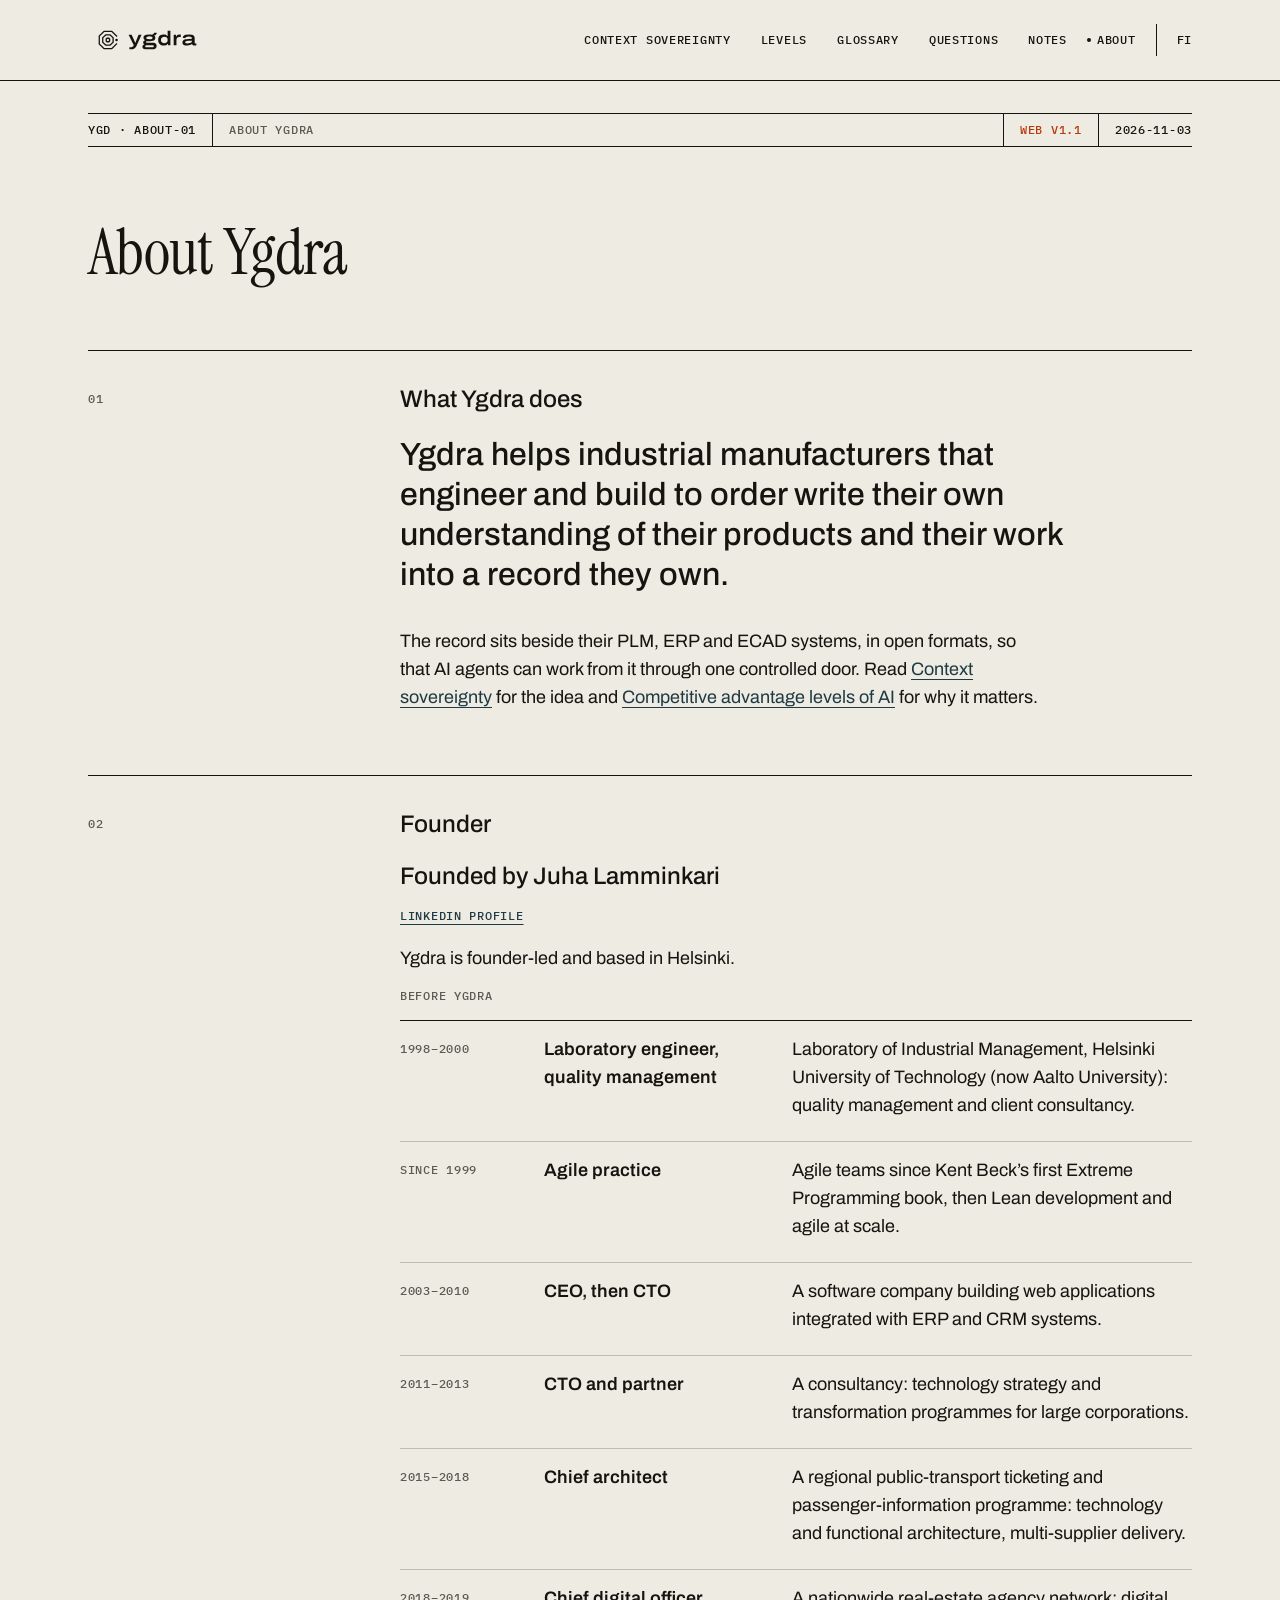
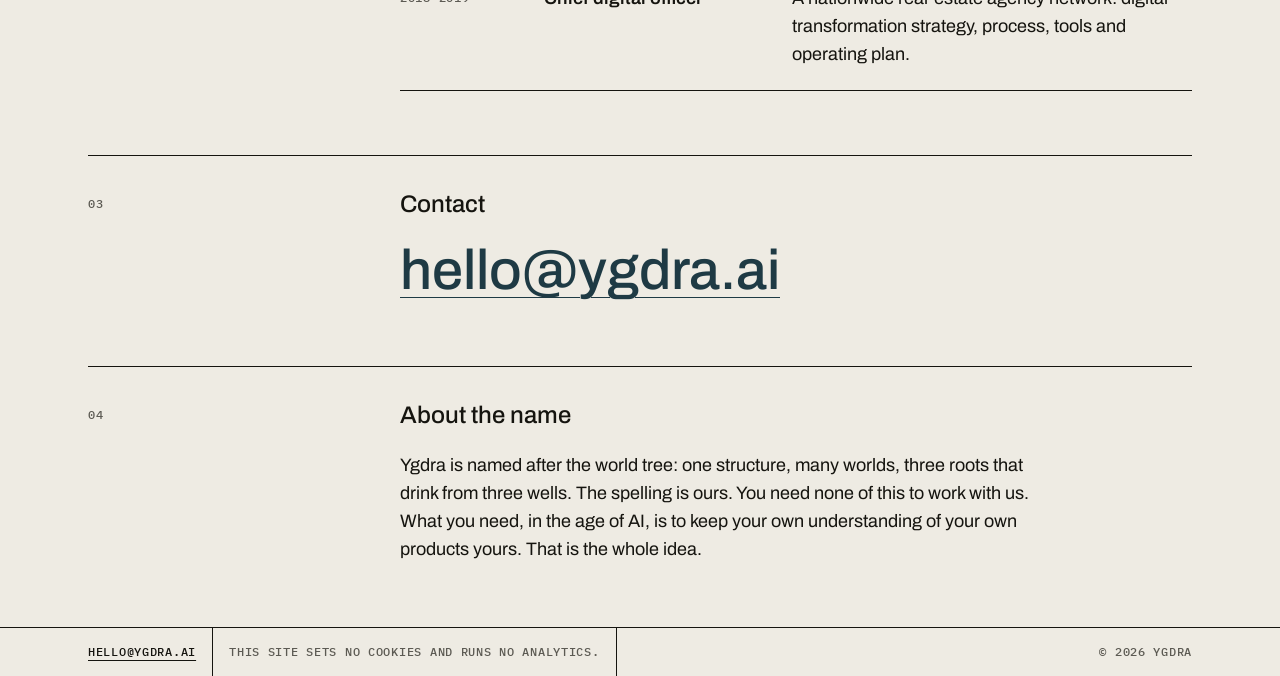
==== about/index.html @ 2f373c7c "Site v1.1: lander, context sovereignty, levels, glossary, questions, notes, about, FI Co-Authored-By" ====
<!doctype html>
<html lang="en">
<head>
<meta charset="utf-8">
<meta name="viewport" content="width=device-width, initial-scale=1">
<title>About · Ygdra</title>
<meta name="description" content="Ygdra is founder-led and based in Helsinki. Founded by Juha Lamminkari. Contact hello@ygdra.ai.">
<meta name="color-scheme" content="light dark">
<link rel="icon" href="/favicon.svg" type="image/svg+xml">
<link rel="icon" href="/favicon.ico" sizes="any">
<link rel="preload" href="/fonts/Archivo-400-700.woff2" as="font" type="font/woff2" crossorigin>
<link rel="preload" href="/fonts/InstrumentSerif-400.woff2" as="font" type="font/woff2" crossorigin>
<link rel="stylesheet" href="/css/site.css">
</head>
<body>
<a class="skip" href="#main">Skip to content</a>
<header class="site-head"><div class="wrap">
  <a class="brand" href="/"><picture><source srcset="/img/ygdra-lockup-horizontal-one-colour-birch.svg" media="(prefers-color-scheme: dark)"><img src="/img/ygdra-lockup-horizontal-one-colour-tar.svg" alt="Ygdra, home" width="120" height="40"></picture></a>
  <nav class="nav" aria-label="Main"><ul>
    <li><a href="/context-sovereignty/">Context sovereignty</a></li>
    <li><a href="/levels/">Levels</a></li>
    <li><a href="/glossary/">Glossary</a></li>
    <li><a href="/questions/">Questions</a></li>
    <li><a href="/notes/">Notes</a></li>
    <li><a href="/about/" aria-current="page">About</a></li>
    <li class="lang"><a href="/fi/" lang="fi" hreflang="fi" aria-label="Suomeksi">FI</a></li>
  </ul></nav>
</div></header>

<main id="main" class="doc"><div class="wrap">
  <header class="doc-head">
    <p class="tb"><span>YGD · ABOUT-01</span><span class="tb-title" aria-hidden="true">About Ygdra</span><span class="acc">Web v1.1</span><span>2026-11-03</span></p>
    <h1 class="doc-title">About Ygdra</h1>
  </header>

  <section class="sec" aria-labelledby="h-what">
    <div class="sec-meta"><span class="no">01</span></div>
    <div class="body">
      <h2 id="h-what">What Ygdra does</h2>
      <p class="lead-in">Ygdra helps industrial manufacturers that engineer and build to order write their own understanding of their products and their work into a record they own.</p>
      <p>The record sits beside their PLM, ERP and ECAD systems, in open formats, so that AI agents can work from it through one controlled door. Read <a href="/context-sovereignty/">Context sovereignty</a> for the idea and <a href="/levels/">Competitive advantage levels of AI</a> for why it matters.</p>
    </div>
  </section>
  <section class="sec" aria-labelledby="h-founder">
    <div class="sec-meta"><span class="no">02</span></div>
    <div class="body">
      <h2 id="h-founder">Founder</h2>
      <p class="founder">Founded by Juha Lamminkari</p>
      <p><a class="go" href="https://www.linkedin.com/in/juha-lamminkari/" rel="noopener">LinkedIn profile</a></p>
      <p>Ygdra is founder-led and based in Helsinki.</p>
      <p class="label">Before Ygdra</p>
      <ol class="record">
        <li><span class="yrs">1998–2000</span><span class="role">Laboratory engineer, quality management</span><span class="field">Laboratory of Industrial Management, Helsinki University of Technology (now Aalto University): quality management and client consultancy.</span></li>
        <li><span class="yrs">Since 1999</span><span class="role">Agile practice</span><span class="field">Agile teams since Kent Beck’s first Extreme Programming book, then Lean development and agile at scale.</span></li>
        <li><span class="yrs">2003–2010</span><span class="role">CEO, then CTO</span><span class="field">A software company building web applications integrated with ERP and CRM systems.</span></li>
        <li><span class="yrs">2011–2013</span><span class="role">CTO and partner</span><span class="field">A consultancy: technology strategy and transformation programmes for large corporations.</span></li>
        <li><span class="yrs">2015–2018</span><span class="role">Chief architect</span><span class="field">A regional public-transport ticketing and passenger-information programme: technology and functional architecture, multi-supplier delivery.</span></li>
        <li><span class="yrs">2018–2019</span><span class="role">Chief digital officer</span><span class="field">A nationwide real-estate agency network: digital transformation strategy, process, tools and operating plan.</span></li>
      </ol>
    </div>
  </section>
  <section class="sec" aria-labelledby="h-contact">
    <div class="sec-meta"><span class="no">03</span></div>
    <div class="body">
      <h2 id="h-contact">Contact</h2>
      <p class="contact-line"><a href="mailto:hello@ygdra.ai">hello@ygdra.ai</a></p>
    </div>
  </section>
  <section class="sec" aria-labelledby="h-name">
    <div class="sec-meta"><span class="no">04</span></div>
    <div class="body">
      <h2 id="h-name">About the name</h2>
      <p>Ygdra is named after the world tree: one structure, many worlds, three roots that drink from three wells. The spelling is ours. You need none of this to work with us. What you need, in the age of AI, is to keep your own understanding of your own products yours. That is the whole idea.</p>
    </div>
  </section>
</div></main>

<footer class="site-foot"><div class="wrap">
  <span><a href="mailto:hello@ygdra.ai">hello@ygdra.ai</a></span>
  <span>This site sets no cookies and runs no analytics.</span>
  <span>© 2026 Ygdra</span>
</div></footer>
</body>
</html>
---- css/site.css ----
/* ygdra.ai · site v1.1 · tokens from the Ygdra design system (six core hexes never move)
   One accent element per page (README "The accent rule"): the device node on the two lander pages,
   the level-3 door node on /levels/, the title-block version word elsewhere. */
@font-face{font-family:"Archivo";src:url(/fonts/Archivo-400-700.woff2) format("woff2");font-weight:400 700;font-stretch:62% 125%;font-display:swap}
@font-face{font-family:"Instrument Serif";src:url(/fonts/InstrumentSerif-400.woff2) format("woff2");font-weight:400;font-display:swap}
@font-face{font-family:"IBM Plex Mono";src:url(/fonts/IBMPlexMono-400.woff2) format("woff2");font-weight:400;font-display:swap}
@font-face{font-family:"IBM Plex Mono";src:url(/fonts/IBMPlexMono-500.woff2) format("woff2");font-weight:500;font-display:swap}

:root{
  --bg:#eeebe3;          /* surface-1 · birch */
  --panel:#e5e2db;       /* surface-2 */
  --ink:#15140f;         /* text-primary · tar */
  --ink-2:#5c5a53;       /* text-secondary · ash-ink */
  --link:#1e3a44;        /* link · fjord */
  --line:#15140f;        /* line-hair */
  --line-soft:#bebcb4;   /* tar 22 % over birch, decorative separators */
  --active:#15140f;      /* line-active */
  --accent:#ff5a1f;      /* the accent · signal (nodes only on birch) */
  --accent-ink:#b8390a;  /* accent as text on birch */
  --focus:#b8390a;       /* focus · accent-ink */
  --band:#1e3a44;        /* full-bleed statement band · fjord */
  --band-ink:#eeebe3;    /* birch on fjord 10.11:1 */
  --band-ink-2:#a19f9a;  /* ash-ink (dark) on fjord 4.55:1 */
  --band-line:#5c6f74;   /* birch 30 % over fjord, decorative */
  --tar-band:#15140f;    /* closing band · tar */
  --sans:"Archivo","Helvetica Neue",Arial,sans-serif;
  --serif:"Instrument Serif",Georgia,serif;
  --mono:"IBM Plex Mono",ui-monospace,monospace;
  --page-max:72rem;      /* 1152 px */
  --measure:40rem;
  --gutter:24px;
  color-scheme:light dark;
}
@media (prefers-color-scheme:dark){
  :root{
    --bg:#15140f; --panel:#1e3a44; --ink:#eeebe3; --ink-2:#a19f9a; --link:#eeebe3;
    --line:#494842; --line-soft:#33322d; --active:#eeebe3; --accent-ink:#ff5a1f; --focus:#ff5a1f;
    --tar-band:#15140f;
  }
}

*,*::before,*::after{box-sizing:border-box}
html{-webkit-text-size-adjust:100%;text-size-adjust:100%}
html,body{margin:0;background:var(--bg);color:var(--ink)}
body{font-family:var(--sans);font-size:18px;line-height:28px;min-height:100vh;display:flex;flex-direction:column;overflow-wrap:break-word}
main{flex:1}
img,svg{max-width:100%;height:auto}

a{color:var(--link);text-decoration-thickness:1px;text-underline-offset:4px}
a:hover{text-decoration-thickness:2px}
a:focus-visible{outline:2px solid var(--focus);outline-offset:2px;border-radius:0}

.wrap{width:100%;max-width:var(--page-max);margin:0 auto;padding:0 var(--gutter)}
.wrap-wide{max-width:calc(var(--page-max) + 2 * var(--gutter))}

/* skip link */
.skip{position:absolute;left:var(--gutter);top:-100px;z-index:10;background:var(--bg);color:var(--ink);font:500 12px/16px var(--mono);letter-spacing:.06em;text-transform:uppercase;padding:8px 12px;border:1px solid var(--line)}
.skip:focus{top:12px}

/* mono labels (label-xs) */
.label,.meta{font-family:var(--mono);font-weight:500;font-size:12px;line-height:16px;letter-spacing:.06em;text-transform:uppercase;color:var(--ink-2)}

/* header · NavBar */
.site-head{border-bottom:1px solid var(--line)}
.site-head .wrap{display:flex;align-items:center;justify-content:space-between;flex-wrap:wrap;gap:12px 32px;padding-top:20px;padding-bottom:20px}
.brand{display:block;line-height:0}
.brand img{display:block;height:40px;width:auto}
.nav ul{display:flex;flex-wrap:wrap;gap:4px 20px;list-style:none;margin:0;padding:0}
.nav a{position:relative;display:inline-flex;align-items:center;min-height:32px;padding-left:10px;font:500 12px/16px var(--mono);letter-spacing:.06em;text-transform:uppercase;color:var(--ink);text-decoration:none;white-space:nowrap}
.nav a::before{content:"";position:absolute;left:0;top:50%;width:4px;height:4px;margin-top:-2px;border-radius:50%;background:transparent}
.nav a:hover{text-decoration:underline;text-decoration-thickness:1px;text-underline-offset:4px}
.nav a[aria-current="page"]::before{background:var(--ink)}
.nav .lang{border-left:1px solid var(--line);padding-left:20px}
.nav .lang a::before{display:none}
.nav .lang a{padding-left:0}

/* TitleBlock: ID · title · version · date, hairline above and below */
.tb{display:flex;margin:0;border-top:1px solid var(--line);border-bottom:1px solid var(--line);font:500 12px/16px var(--mono);letter-spacing:.06em;text-transform:uppercase;color:var(--ink);max-width:none}
.tb>span{padding:8px 16px;border-left:1px solid var(--line);white-space:nowrap}
.tb>span:first-child{border-left:0;padding-left:0}
.tb>.tb-title{flex:1;min-width:0;overflow:hidden;text-overflow:ellipsis;color:var(--ink-2)}
.tb>span:last-child{padding-right:0}
.acc{color:var(--accent-ink)}

/* hero (lander pages) */
.hero{padding:32px 0 96px}
.hero-grid{display:grid;grid-template-columns:minmax(0,7fr) minmax(0,5fr);gap:48px;align-items:end;margin-top:72px}
.lead{font-family:var(--serif);font-weight:400;font-size:clamp(52px,6.4vw,80px);line-height:1.05;letter-spacing:-.01em;margin:0}
.promise{font-size:24px;line-height:32px;font-weight:500;margin:20px 0 0}
.gloss{color:var(--ink-2);font-size:16px;line-height:24px;margin:10px 0 0;max-width:var(--measure)}
.rule{border:0;border-top:1px solid var(--line);margin:40px 0 24px;width:96px}
.story{font-size:20px;line-height:30px;margin:0;max-width:36rem}
.story span{display:block}
.story span+span{margin-top:8px}
.hero-fig{margin:0;justify-self:end;width:100%;max-width:432px}
.hero-fig img{display:block;width:100%;height:auto}

/* section header row: mono number + mono name on a hairline */
.sec-head{display:flex;gap:16px;align-items:baseline;border-top:1px solid var(--line);padding-top:12px;margin:0 0 40px}
.sec-head .no{font:500 12px/16px var(--mono);letter-spacing:.06em;color:var(--ink-2)}
.sec-head h2{margin:0;font:500 12px/16px var(--mono);letter-spacing:.06em;text-transform:uppercase;color:var(--ink)}
.block{padding:0 0 96px}
.statement{font-size:clamp(26px,3.1vw,40px);line-height:1.2;font-weight:500;letter-spacing:-.005em;margin:0 0 32px;max-width:52rem}

/* full-bleed bands */
.band{background:var(--band);color:var(--band-ink);padding:72px 0 88px;margin:0 0 96px;--focus:#ff5a1f;--link:var(--band-ink);--line:var(--band-line)}
.band .sec-head{border-top-color:var(--band-line)}
.band .sec-head .no{color:var(--band-ink-2)}
.band .sec-head h2{color:var(--band-ink)}
.band .statement{font-size:clamp(28px,3.6vw,44px);line-height:1.18;max-width:none;margin-bottom:40px}
.band .cols{display:grid;grid-template-columns:minmax(0,1fr) minmax(0,2fr);gap:24px 48px}
.band .cols p{margin:0;max-width:var(--measure)}
.band .cols .label{color:var(--band-ink-2)}
.band a{color:var(--band-ink)}
.band-tar{background:var(--tar-band);color:#eeebe3;padding:72px 0 88px;--focus:#ff5a1f;--link:#eeebe3}
.band-tar .sec-head{border-top-color:#494842}
.band-tar .sec-head .no,.band-tar .meta{color:#a19f9a}
.band-tar .sec-head h2{color:#eeebe3}
.band-tar a{color:#eeebe3}
@media (prefers-color-scheme:dark){.band-tar{border-top:1px solid var(--line)}}
.contact-line{font-size:clamp(30px,4.4vw,56px);line-height:1.1;font-weight:500;margin:0 0 20px}
.contact-line a{text-decoration-thickness:1px;text-underline-offset:8px}

/* level cards with ring markers */
.lvl-cards{display:grid;grid-template-columns:repeat(3,minmax(0,1fr));gap:24px;margin:40px 0 32px;padding:0;list-style:none}
.lvl-cards li{border:1px solid var(--line);padding:24px;display:flex;flex-direction:column}
.lvl-cards li.ahead{border:2px solid var(--active);padding:23px}
.lvl-top{display:flex;justify-content:space-between;align-items:flex-start;margin-bottom:40px}
.rings{width:48px;height:48px;flex:none;color:var(--ink)}
.rings .acc-node{fill:var(--accent)}
.lvl-cards h3{font-size:20px;line-height:28px;font-weight:600;margin:0 0 12px}
.lvl-cards p{font-size:16px;line-height:24px;margin:0;color:var(--ink)}

/* schedule: numbered rows on hairlines (principles, test, glossary, record) */
.schedule{margin:0;padding:0;list-style:none;border-bottom:1px solid var(--line)}
.schedule>li,.schedule>div{display:grid;grid-template-columns:56px minmax(0,16rem) minmax(0,1fr);gap:8px 24px;border-top:1px solid var(--line);padding:16px 0 18px}
.schedule .no{font:500 12px/28px var(--mono);letter-spacing:.06em;color:var(--ink-2)}
.schedule dt,.schedule .term{font-weight:600}
.schedule dd{margin:0;max-width:34rem}
.lead-in{font-size:clamp(24px,2.6vw,32px);line-height:1.25;font-weight:500;margin:0 0 32px;max-width:44rem}
.more{margin:24px 0 0}
.more a,.go{font:500 12px/16px var(--mono);letter-spacing:.06em;text-transform:uppercase}

/* long entries and documents */
.doc-head{padding:32px 0 64px}
.doc-title{font-family:var(--serif);font-weight:400;font-size:clamp(40px,5vw,64px);line-height:1.05;letter-spacing:-.01em;margin:72px 0 0;max-width:56rem}
.doc-head .promise{margin-top:16px}
.byline{margin:20px 0 0}
.standfirst{font-size:20px;line-height:30px;margin:28px 0 0;max-width:44rem}
/* In short: Card, panel, inner hairline at 4 px (picture-stone panel) */
.inshort{position:relative;background:var(--panel);border:1px solid var(--line);padding:24px 28px 8px;margin:40px 0 0;max-width:46rem}
.inshort::before{content:"";position:absolute;inset:4px;border:1px solid var(--line-soft);pointer-events:none}
.inshort .label{margin:0 0 8px;position:relative}
.inshort p{position:relative}
.inshort p:last-child{margin-bottom:16px}
.sec{display:grid;grid-template-columns:minmax(0,1fr) minmax(0,3fr);gap:16px 48px;border-top:1px solid var(--line);padding:32px 0 64px}
.sec-meta{display:flex;flex-direction:column;gap:16px;align-items:flex-start}
.sec-meta .no{font:500 12px/16px var(--mono);letter-spacing:.06em;color:var(--ink-2);padding-top:8px}
.sec h2{font-size:24px;line-height:32px;font-weight:500;margin:0 0 20px;max-width:40rem}
.sec .body>*:last-child{margin-bottom:0}
p{margin:0 0 16px;max-width:var(--measure)}
.doc ol:not(.schedule),.doc ul:not(.schedule){margin:0 0 16px;padding-left:1.3em;max-width:var(--measure)}
.doc li{margin:0 0 8px}
.doc li::marker{color:var(--ink-2)}
.doc h3{font-size:18px;line-height:28px;font-weight:600;margin:28px 0 8px}
.doc em{font-style:italic}
.doc .band{margin:0;padding:64px 0 72px}
.doc .band+.sec{border-top:0}

/* test checklist */
.check>li{grid-template-columns:56px minmax(0,1fr) 24px}
.check .box{width:16px;height:16px;border:1px solid var(--line);margin-top:6px}

/* comparison table */
.table-sec{border-top:1px solid var(--line);padding:32px 0 64px}
table.compare{width:100%;border-collapse:collapse;font-size:16px;line-height:24px;margin:0}
.compare caption{text-align:left;font:500 12px/16px var(--mono);letter-spacing:.06em;text-transform:uppercase;color:var(--ink);padding:0 0 24px}
.compare th,.compare td{text-align:left;vertical-align:top;padding:14px 20px 14px 0;border-top:1px solid var(--line-soft)}
.compare thead th{border-top:0;border-bottom:1px solid var(--line);font-weight:600;font-size:16px;padding-bottom:12px}
.compare thead th .label{display:block;margin-bottom:4px}
.compare thead th:last-child{box-shadow:inset 0 2px 0 var(--active);padding-top:14px}
.compare tbody th{font-weight:400;color:var(--ink-2);width:20%}
.compare td{width:26.6%}

/* track record (TreeRow grammar) */
.record{margin:0;padding:0;list-style:none;border-bottom:1px solid var(--line)}
.record li{display:grid;grid-template-columns:120px minmax(0,15rem) minmax(0,1fr);gap:4px 24px;border-top:1px solid var(--line-soft);padding:14px 0}
.record li:first-child{border-top:1px solid var(--line)}
.record .yrs{font:500 12px/28px var(--mono);letter-spacing:.06em;color:var(--ink-2)}
.record .role{font-weight:600}
.record .field{max-width:32rem}
.founder{font-size:24px;line-height:32px;font-weight:500;margin:0 0 8px}

/* notes */
.note-list{margin:0;padding:0;list-style:none}
.note-card{border:1px solid var(--line);padding:24px;display:grid;grid-template-columns:minmax(0,1fr) minmax(0,3fr);gap:16px 48px}
.note-card h2{font-size:28px;line-height:36px;font-weight:500;margin:0 0 12px}
.note-card h2 a{text-decoration-thickness:1px}
.note-card p{margin:0 0 12px}
.article .body{max-width:var(--measure)}
.article .sec h2{font-size:24px}
.rules-table{width:100%;border-collapse:collapse;font-size:16px;line-height:24px;margin:8px 0 24px}
.rules-table caption{text-align:left;padding:0 0 12px}
.rules-table th,.rules-table td{text-align:left;vertical-align:top;padding:10px 16px 10px 0;border-top:1px solid var(--line-soft)}
.rules-table thead th{border-top:0;border-bottom:1px solid var(--line);font:500 12px/16px var(--mono);letter-spacing:.06em;text-transform:uppercase;color:var(--ink-2)}
.rules-table td.st{font:500 12px/24px var(--mono);letter-spacing:.06em;text-transform:uppercase;white-space:nowrap}
.sources{margin:0;padding:0;list-style:none;border-bottom:1px solid var(--line)}
.sources li{display:grid;grid-template-columns:56px minmax(0,1fr);gap:4px 16px;border-top:1px solid var(--line-soft);padding:12px 0;font-size:16px;line-height:24px;margin:0}
.sources li:first-child{border-top:1px solid var(--line)}
.sources .no{font:500 12px/24px var(--mono);letter-spacing:.06em;color:var(--ink-2)}
.ref{font:500 12px/16px var(--mono);letter-spacing:.04em;vertical-align:super;text-decoration:none}

/* footer · FooterStrip */
.site-foot{border-top:1px solid var(--line);margin-top:0}
.site-foot .wrap{display:flex;flex-wrap:wrap}
.site-foot span{font:500 12px/16px var(--mono);letter-spacing:.06em;text-transform:uppercase;color:var(--ink-2);padding:16px 16px 16px 0;margin-right:16px;border-right:1px solid var(--line)}
.site-foot span:last-child{border-right:0;margin-right:0;padding-right:0;margin-left:auto}
.site-foot a{color:var(--ink)}

/* narrow screens */
@media (max-width:900px){
  .hero-grid{grid-template-columns:minmax(0,1fr);gap:40px;margin-top:48px}
  .hero-fig{justify-self:start;max-width:360px}
  .sec{grid-template-columns:minmax(0,1fr);gap:8px;padding:24px 0 48px}
  .sec-meta{flex-direction:row;align-items:center}
  .sec-meta .no{padding-top:0}
  .lvl-cards{grid-template-columns:minmax(0,1fr);gap:16px}
  .lvl-top{margin-bottom:24px}
  .band .cols{grid-template-columns:minmax(0,1fr)}
  .schedule>li,.schedule>div{grid-template-columns:40px minmax(0,1fr);gap:4px 12px}
  .schedule>li>:nth-child(n+3),.schedule>div>:nth-child(n+3){grid-column:2}
  .check>li{grid-template-columns:40px minmax(0,1fr) 20px}
  .check>li>.box{grid-column:3;grid-row:1}
  .record li{grid-template-columns:minmax(0,1fr);gap:2px}
  .note-card{grid-template-columns:minmax(0,1fr);gap:8px}
  .compare thead{position:absolute;width:1px;height:1px;overflow:hidden;clip:rect(0 0 0 0);white-space:nowrap}
  .compare,.compare tbody,.compare tr,.compare th,.compare td{display:block;width:auto}
  .compare caption{display:block;width:auto}
  .compare tr{border-top:1px solid var(--line);padding:12px 0 4px}
  .compare tbody th{color:var(--ink);font-weight:600;border:0;padding:0 0 8px;width:auto}
  .compare td{border-top:1px solid var(--line-soft);padding:8px 0 10px}
  .compare td::before{content:attr(data-level);display:block;font:500 12px/16px var(--mono);letter-spacing:.06em;text-transform:uppercase;color:var(--ink-2);margin-bottom:2px}
  .rules-table td.st{white-space:normal}
}
@media (max-width:480px){
  :root{--gutter:16px}
  body{font-size:17px;line-height:26px}
  .site-head .wrap{padding-top:16px;padding-bottom:12px;gap:8px 24px}
  .brand img{height:36px}
  .nav ul{gap:0 14px;margin-left:-10px}
  .nav .lang{padding-left:14px}
  .tb>.tb-title{display:none}
  .tb>span{padding:8px 10px}
  .tb>span:nth-child(3){border-left:1px solid var(--line)}
  .hero{padding-bottom:64px}
  .lead{font-size:52px}
  .promise{font-size:22px;line-height:30px}
  .story{font-size:18px;line-height:27px}
  .block{padding-bottom:64px}
  .band,.band-tar{padding:48px 0 56px}
  .band{margin-bottom:64px}
  .doc-title{margin-top:48px}
  .inshort{padding:20px 20px 4px}
  .lvl-cards li{padding:20px}
  .lvl-cards li.ahead{padding:19px}
  .site-foot .wrap{flex-direction:column}
  .site-foot span{border-right:0;margin:0;padding:12px 0;border-top:1px solid var(--line-soft)}
  .site-foot span:first-child{border-top:0}
  .site-foot span:last-child{margin-left:0}
  .rules-table thead{position:absolute;width:1px;height:1px;overflow:hidden;clip:rect(0 0 0 0)}
  .rules-table,.rules-table tbody,.rules-table tr,.rules-table td{display:block;width:auto}
  .rules-table tr{border-top:1px solid var(--line-soft);padding:8px 0}
  .rules-table td{border:0;padding:2px 0}
  .rules-table caption{display:block;width:auto}
  .rules-table td.st{display:inline-block;margin-right:8px}
  .rules-table td.st+td.st::before{content:"\2192\00a0";color:var(--ink-2)}
}
@media (prefers-reduced-motion:no-preference){
  .nav a,.go,.more a,.note-card h2 a{transition:text-decoration-color .15s linear}
}

/* glossary and questions */
.tag{display:inline-flex;align-items:center;height:20px;padding:0 8px;margin-top:8px;border:1px solid var(--line);border-radius:2px;font:500 12px/16px var(--mono);letter-spacing:.06em;text-transform:uppercase;color:var(--ink-2);white-space:nowrap}
.schedule h2.term{font-size:20px;line-height:28px;font-weight:600;margin:0}
.schedule h2.q{grid-column:2 / -1}
.qa-list>li{grid-template-columns:56px minmax(0,1fr);padding:24px 0 32px}
.qa-list .def{grid-column:2}
.schedule h2.q{font-size:clamp(22px,2.4vw,28px);line-height:1.25;font-weight:500;max-width:40rem}
.def>*:last-child{margin-bottom:0}
.answer{font-weight:600}
.gloss-list>li{padding:20px 0 24px}
.band .label{color:var(--band-ink-2)}
.band+.wrap>.sec:first-child{border-top:0}
.band-inline{margin:0}
.doc ol.sources,.doc ol.record,.doc ol.note-list,.doc ol.schedule{padding-left:0;max-width:none}
.record .yrs{text-transform:uppercase}
@media (min-width:901px){.record li{grid-template-columns:120px minmax(0,14rem) minmax(0,1fr)}}
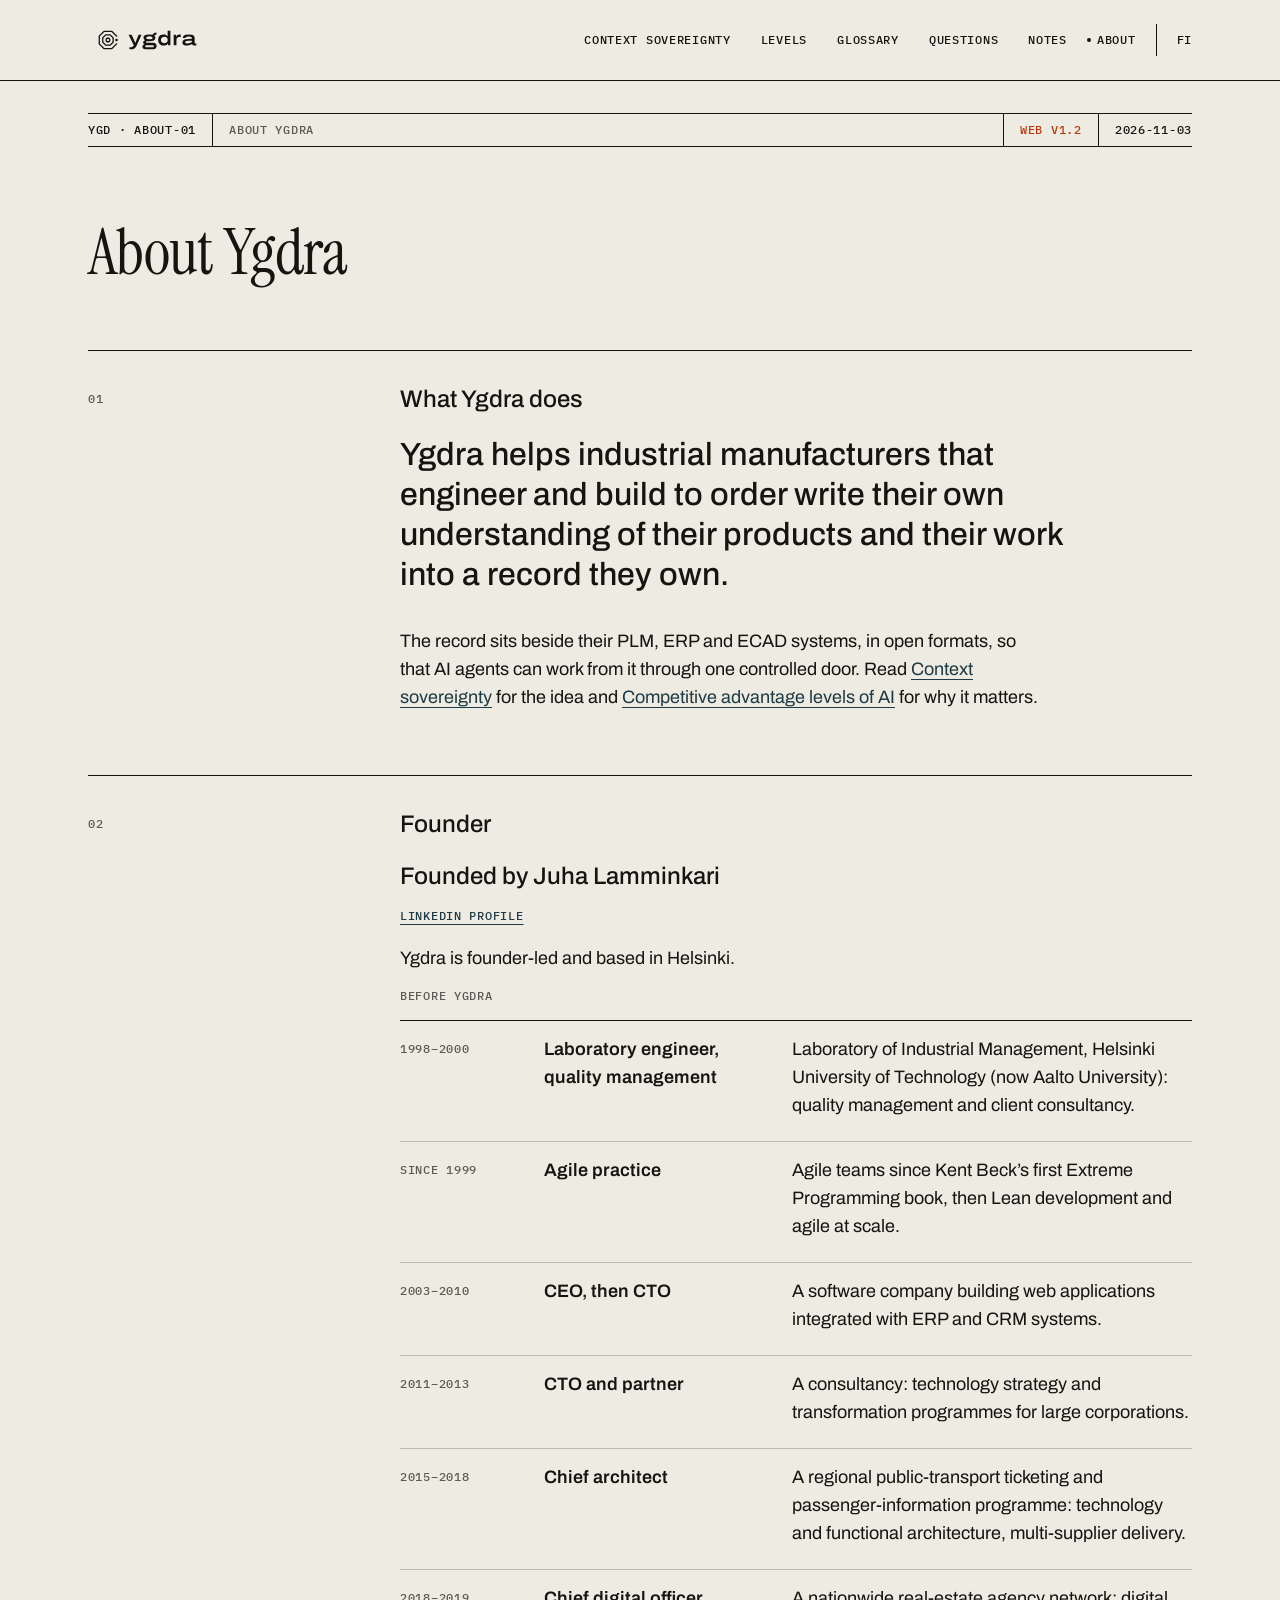
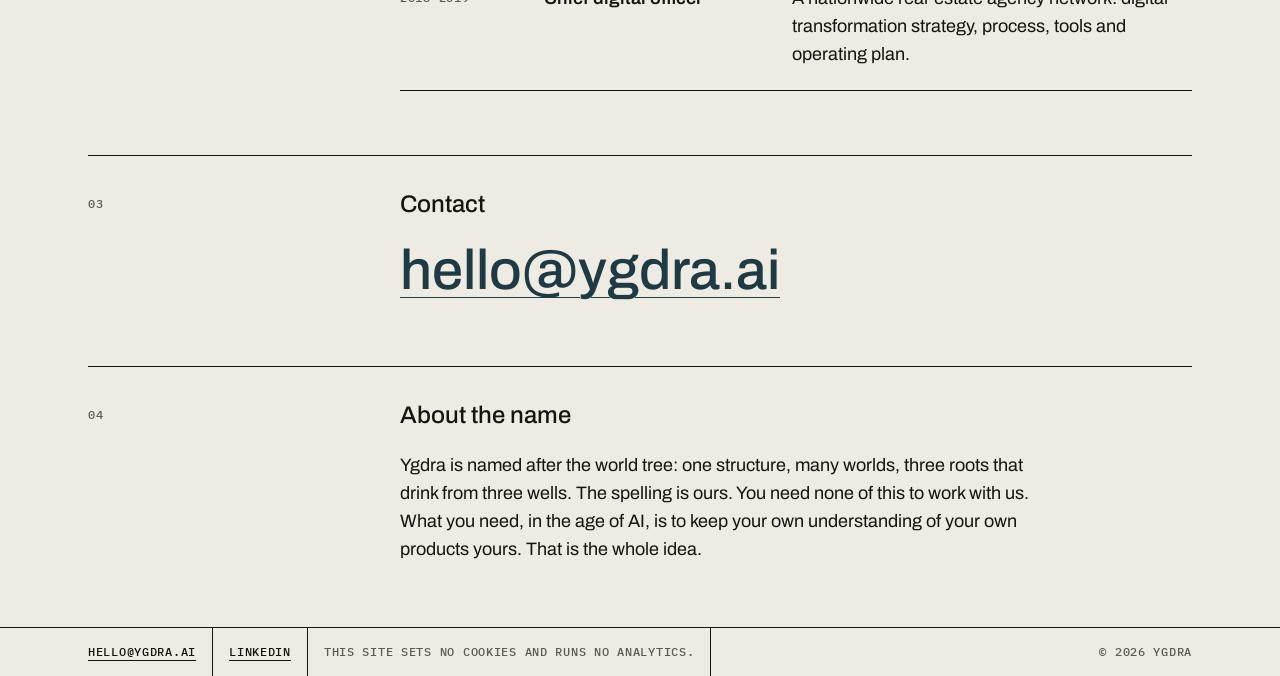
==== commit 4b89550b: "Site v1.2: device F hero, LinkedIn company page in footer Co-Authored-By: Claude Opus 5.5 <noreply@a" ====
--- a/about/index.html
+++ b/about/index.html
@@ -29,7 +29,7 @@
 
 <main id="main" class="doc"><div class="wrap">
   <header class="doc-head">
-    <p class="tb"><span>YGD · ABOUT-01</span><span class="tb-title" aria-hidden="true">About Ygdra</span><span class="acc">Web v1.1</span><span>2026-11-03</span></p>
+    <p class="tb"><span>YGD · ABOUT-01</span><span class="tb-title" aria-hidden="true">About Ygdra</span><span class="acc">Web v1.2</span><span>2026-11-03</span></p>
     <h1 class="doc-title">About Ygdra</h1>
   </header>
 
@@ -77,6 +77,7 @@
 
 <footer class="site-foot"><div class="wrap">
   <span><a href="mailto:hello@ygdra.ai">hello@ygdra.ai</a></span>
+  <span><a href="https://www.linkedin.com/company/ygdra-ai/">LinkedIn</a></span>
   <span>This site sets no cookies and runs no analytics.</span>
   <span>© 2026 Ygdra</span>
 </div></footer>
--- a/css/site.css
+++ b/css/site.css
@@ -1,5 +1,5 @@
 /* ygdra.ai · site v1.1 · tokens from the Ygdra design system (six core hexes never move)
-   One accent element per page (README "The accent rule"): the device node on the two lander pages,
+   One accent element per page (README "The accent rule"): the device F bucket on the two lander pages,
    the level-3 door node on /levels/, the title-block version word elsewhere. */
 @font-face{font-family:"Archivo";src:url(/fonts/Archivo-400-700.woff2) format("woff2");font-weight:400 700;font-stretch:62% 125%;font-display:swap}
 @font-face{font-family:"Instrument Serif";src:url(/fonts/InstrumentSerif-400.woff2) format("woff2");font-weight:400;font-display:swap}
@@ -83,7 +83,7 @@
 .acc{color:var(--accent-ink)}
 
 /* hero (lander pages) */
-.hero{padding:32px 0 96px}
+.hero{padding:32px 0 56px}
 .hero-grid{display:grid;grid-template-columns:minmax(0,7fr) minmax(0,5fr);gap:48px;align-items:end;margin-top:72px}
 .lead{font-family:var(--serif);font-weight:400;font-size:clamp(52px,6.4vw,80px);line-height:1.05;letter-spacing:-.01em;margin:0}
 .promise{font-size:24px;line-height:32px;font-weight:500;margin:20px 0 0}
@@ -92,8 +92,16 @@
 .story{font-size:20px;line-height:30px;margin:0;max-width:36rem}
 .story span{display:block}
 .story span+span{margin-top:8px}
-.hero-fig{margin:0;justify-self:end;width:100%;max-width:432px}
-.hero-fig img{display:block;width:100%;height:auto}
+.hero-story .rule{margin-top:0}
+
+/* device F strip (lander pages): birch above the ±0.00 datum, hatched fjord ground below; the bucket is the page's one accent.
+   The ground continues into the fjord argument band. Raster source 2400x480 (device at 1:1 in the middle). */
+.device-strip{margin:0;position:relative;height:480px;overflow:hidden;
+  background:linear-gradient(to bottom,#eeebe3 0,#eeebe3 250px,#15140f 250px,#15140f 253px,#1e3a44 253px)}
+.device-strip img{position:absolute;left:50%;top:0;width:2400px;height:480px;max-width:none;transform:translateX(-50%)}
+.device-strip .wrap{position:relative;height:100%}
+.datum{position:absolute;left:var(--gutter);top:232px;font:400 11px/14px var(--mono);letter-spacing:.04em;color:#8b8982}
+.device-strip+.band{margin-top:0}
 
 /* section header row: mono number + mono name on a hairline */
 .sec-head{display:flex;gap:16px;align-items:baseline;border-top:1px solid var(--line);padding-top:12px;margin:0 0 40px}
@@ -220,7 +228,9 @@
 /* narrow screens */
 @media (max-width:900px){
   .hero-grid{grid-template-columns:minmax(0,1fr);gap:40px;margin-top:48px}
-  .hero-fig{justify-self:start;max-width:360px}
+  .device-strip{height:400px;background:linear-gradient(to bottom,#eeebe3 0,#eeebe3 208px,#15140f 208px,#15140f 211px,#1e3a44 211px)}
+  .device-strip img{width:2000px;height:400px;transform:translateX(calc(-50% + 67px))}
+  .datum{top:192px}
   .sec{grid-template-columns:minmax(0,1fr);gap:8px;padding:24px 0 48px}
   .sec-meta{flex-direction:row;align-items:center}
   .sec-meta .no{padding-top:0}
@@ -252,7 +262,10 @@
   .tb>.tb-title{display:none}
   .tb>span{padding:8px 10px}
   .tb>span:nth-child(3){border-left:1px solid var(--line)}
-  .hero{padding-bottom:64px}
+  .hero{padding-bottom:40px}
+  .device-strip{height:300px;background:linear-gradient(to bottom,#eeebe3 0,#eeebe3 156px,#15140f 156px,#15140f 158px,#1e3a44 158px)}
+  .device-strip img{width:1500px;height:300px;transform:translateX(calc(-50% + 50px))}
+  .datum{top:138px}
   .lead{font-size:52px}
   .promise{font-size:22px;line-height:30px}
   .story{font-size:18px;line-height:27px}
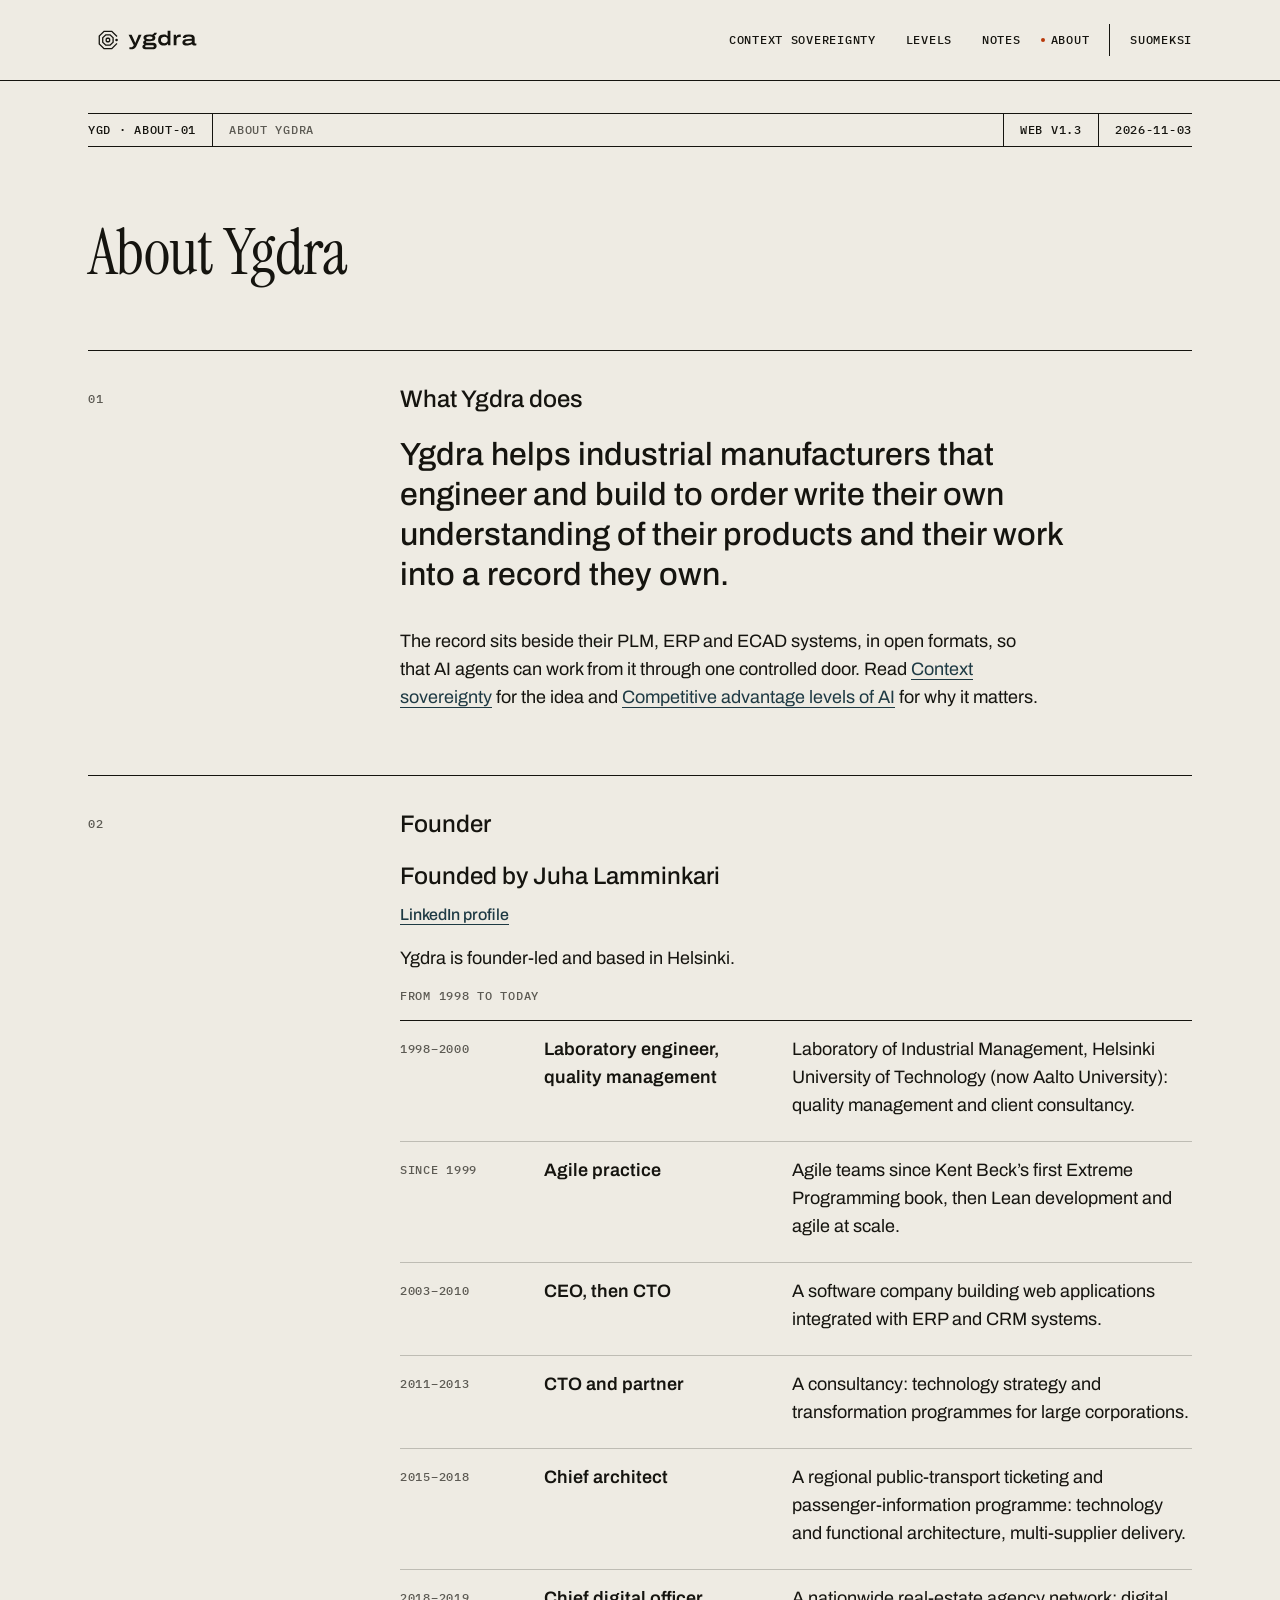
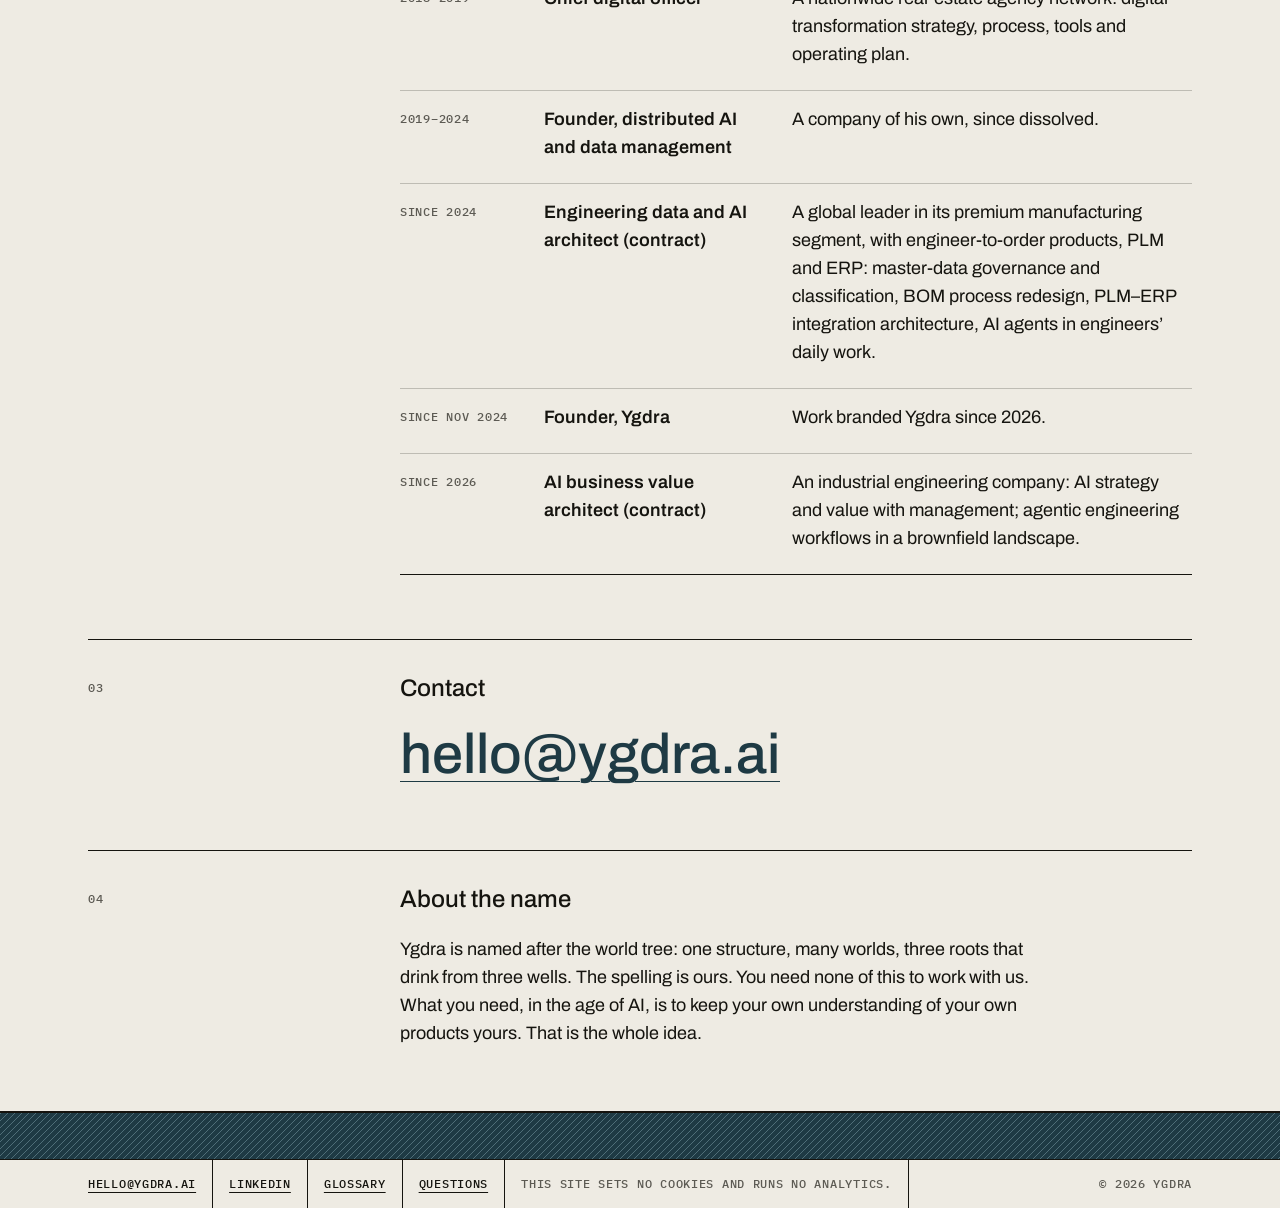
==== commit 6e04ac05: "Site v1.3: DS v1.0.1 device (light/dark, phone crop), share tags, the test, latest note, Finnish Abo" ====
--- a/about/index.html
+++ b/about/index.html
@@ -6,11 +6,32 @@
 <title>About · Ygdra</title>
 <meta name="description" content="Ygdra is founder-led and based in Helsinki. Founded by Juha Lamminkari. Contact hello@ygdra.ai.">
 <meta name="color-scheme" content="light dark">
+<link rel="canonical" href="https://ygdra.ai/about/">
+<link rel="alternate" hreflang="en" href="https://ygdra.ai/about/">
+<link rel="alternate" hreflang="fi" href="https://ygdra.ai/fi/tietoa/">
+<link rel="alternate" hreflang="x-default" href="https://ygdra.ai/about/">
+<meta property="og:type" content="website">
+<meta property="og:site_name" content="Ygdra">
+<meta property="og:locale" content="en_GB">
+<meta property="og:locale:alternate" content="fi_FI">
+<meta property="og:title" content="About · Ygdra">
+<meta property="og:description" content="Ygdra is founder-led and based in Helsinki. Founded by Juha Lamminkari. Contact hello@ygdra.ai.">
+<meta property="og:url" content="https://ygdra.ai/about/">
+<meta property="og:image" content="https://ygdra.ai/img/share-1200x627.png">
+<meta property="og:image:type" content="image/png">
+<meta property="og:image:width" content="1200">
+<meta property="og:image:height" content="627">
+<meta property="og:image:alt" content="Context sovereignty. Your understanding stays yours. The Ygdra device: a gold tree drawn as an engineering ground section, reaching down to three water shafts.">
+<meta name="twitter:card" content="summary_large_image">
+<meta name="twitter:title" content="About · Ygdra">
+<meta name="twitter:description" content="Ygdra is founder-led and based in Helsinki. Founded by Juha Lamminkari. Contact hello@ygdra.ai.">
+<meta name="twitter:image" content="https://ygdra.ai/img/share-1200x627.png">
+<meta name="twitter:image:alt" content="Context sovereignty. Your understanding stays yours. The Ygdra device: a gold tree drawn as an engineering ground section, reaching down to three water shafts.">
 <link rel="icon" href="/favicon.svg" type="image/svg+xml">
 <link rel="icon" href="/favicon.ico" sizes="any">
 <link rel="preload" href="/fonts/Archivo-400-700.woff2" as="font" type="font/woff2" crossorigin>
 <link rel="preload" href="/fonts/InstrumentSerif-400.woff2" as="font" type="font/woff2" crossorigin>
-<link rel="stylesheet" href="/css/site.css">
+<link rel="stylesheet" href="/css/site-v13.css">
 </head>
 <body>
 <a class="skip" href="#main">Skip to content</a>
@@ -19,17 +40,15 @@
   <nav class="nav" aria-label="Main"><ul>
     <li><a href="/context-sovereignty/">Context sovereignty</a></li>
     <li><a href="/levels/">Levels</a></li>
-    <li><a href="/glossary/">Glossary</a></li>
-    <li><a href="/questions/">Questions</a></li>
     <li><a href="/notes/">Notes</a></li>
-    <li><a href="/about/" aria-current="page">About</a></li>
-    <li class="lang"><a href="/fi/" lang="fi" hreflang="fi" aria-label="Suomeksi">FI</a></li>
+    <li><a href="/about/" aria-current="page" class="acc-mark">About</a></li>
+    <li class="lang"><a href="/fi/tietoa/" lang="fi" hreflang="fi">Suomeksi</a></li>
   </ul></nav>
 </div></header>
 
 <main id="main" class="doc"><div class="wrap">
   <header class="doc-head">
-    <p class="tb"><span>YGD · ABOUT-01</span><span class="tb-title" aria-hidden="true">About Ygdra</span><span class="acc">Web v1.2</span><span>2026-11-03</span></p>
+    <p class="tb"><span>YGD · ABOUT-01</span><span class="tb-title" aria-hidden="true">About Ygdra</span><span>Web v1.3</span><span>2026-11-03</span></p>
     <h1 class="doc-title">About Ygdra</h1>
   </header>
 
@@ -48,7 +67,7 @@
       <p class="founder">Founded by Juha Lamminkari</p>
       <p><a class="go" href="https://www.linkedin.com/in/juha-lamminkari/" rel="noopener">LinkedIn profile</a></p>
       <p>Ygdra is founder-led and based in Helsinki.</p>
-      <p class="label">Before Ygdra</p>
+      <p class="label">From 1998 to today</p>
       <ol class="record">
         <li><span class="yrs">1998–2000</span><span class="role">Laboratory engineer, quality management</span><span class="field">Laboratory of Industrial Management, Helsinki University of Technology (now Aalto University): quality management and client consultancy.</span></li>
         <li><span class="yrs">Since 1999</span><span class="role">Agile practice</span><span class="field">Agile teams since Kent Beck’s first Extreme Programming book, then Lean development and agile at scale.</span></li>
@@ -56,6 +75,10 @@
         <li><span class="yrs">2011–2013</span><span class="role">CTO and partner</span><span class="field">A consultancy: technology strategy and transformation programmes for large corporations.</span></li>
         <li><span class="yrs">2015–2018</span><span class="role">Chief architect</span><span class="field">A regional public-transport ticketing and passenger-information programme: technology and functional architecture, multi-supplier delivery.</span></li>
         <li><span class="yrs">2018–2019</span><span class="role">Chief digital officer</span><span class="field">A nationwide real-estate agency network: digital transformation strategy, process, tools and operating plan.</span></li>
+        <li><span class="yrs">2019–2024</span><span class="role">Founder, distributed AI and data management</span><span class="field">A company of his own, since dissolved.</span></li>
+        <li><span class="yrs">Since 2024</span><span class="role">Engineering data and AI architect (contract)</span><span class="field">A global leader in its premium manufacturing segment, with engineer-to-order products, PLM and ERP: master-data governance and classification, BOM process redesign, PLM–ERP integration architecture, AI agents in engineers’ daily work.</span></li>
+        <li><span class="yrs">Since Nov 2024</span><span class="role">Founder, Ygdra</span><span class="field">Work branded Ygdra since 2026.</span></li>
+        <li><span class="yrs">Since 2026</span><span class="role">AI business value architect (contract)</span><span class="field">An industrial engineering company: AI strategy and value with management; agentic engineering workflows in a brownfield landscape.</span></li>
       </ol>
     </div>
   </section>
@@ -74,10 +97,13 @@
     </div>
   </section>
 </div></main>
+<div class="ground" aria-hidden="true"></div>
 
 <footer class="site-foot"><div class="wrap">
   <span><a href="mailto:hello@ygdra.ai">hello@ygdra.ai</a></span>
   <span><a href="https://www.linkedin.com/company/ygdra-ai/">LinkedIn</a></span>
+  <span><a href="/glossary/">Glossary</a></span>
+  <span><a href="/questions/">Questions</a></span>
   <span>This site sets no cookies and runs no analytics.</span>
   <span>© 2026 Ygdra</span>
 </div></footer>
--- a/css/site-v13.css
+++ b/css/site-v13.css
@@ -0,0 +1,433 @@
+/* ygdra.ai · site v1.3 · Ygdra DS v1.0 (ds/tokens.json, pinned). The :root block is generated by tools/tokens_to_css.py;
+   the rest of this file carries no raw colour or font value, only DS tokens and their site aliases.
+   One accent element per page (DS "The accent rule"): the device bucket on the two lander pages; on every other page
+   the current-page marker in the nav (F4, v1.3). The title-block version is ink. */
+@font-face{font-family:"Archivo";src:url(/fonts/Archivo-400-700.woff2) format("woff2");font-weight:400 700;font-stretch:62% 125%;font-display:swap}
+@font-face{font-family:"Instrument Serif";src:url(/fonts/InstrumentSerif-400.woff2) format("woff2");font-weight:400;font-display:swap}
+@font-face{font-family:"IBM Plex Mono";src:url(/fonts/IBMPlexMono-400.woff2) format("woff2");font-weight:400;font-display:swap}
+@font-face{font-family:"IBM Plex Mono";src:url(/fonts/IBMPlexMono-500.woff2) format("woff2");font-weight:500;font-display:swap}
+
+/* BEGIN tokens: generated by tools/tokens_to_css.py from ds/tokens.json; do not edit by hand */
+:root{
+  /* Ygdra DS v1.0 · ds/tokens.json version 1 */
+  --tar:#15140f;
+  --fjord:#1e3a44;
+  --ash:#6e6c64;
+  --birch:#eeebe3;
+  --lichen:#93a07a;
+  --bog-iron:#9e4e2a;
+  --accent:#ff5a1f;
+  --accent-ink:#b8390a;
+  --accent-ink-light:#b8390a;
+  --accent-ink-dark:#ff5a1f;
+  --ash-ink:#5c5a53;
+  --ash-ink-light:#5c5a53;
+  --ash-ink-dark:#a19f9a;
+  --lichen-ink:#656e54;
+  --lichen-ink-light:#656e54;
+  --lichen-ink-dark:#93a07a;
+  --bog-iron-ink:#9e4e2a;
+  --bog-iron-ink-light:#9e4e2a;
+  --bog-iron-ink-dark:#c5957f;
+  --surface-1:#eeebe3;
+  --surface-1-light:#eeebe3;
+  --surface-1-dark:#15140f;
+  --surface-2:#e5e2db;
+  --surface-2-light:#e5e2db;
+  --surface-2-dark:#1e3a44;
+  --text-primary:#15140f;
+  --text-primary-light:#15140f;
+  --text-primary-dark:#eeebe3;
+  --text-secondary:#5c5a53;
+  --text-secondary-light:#5c5a53;
+  --text-secondary-dark:#a19f9a;
+  --primary:#1e3a44;
+  --primary-light:#1e3a44;
+  --primary-dark:#eeebe3;
+  --on-primary:#eeebe3;
+  --on-primary-light:#eeebe3;
+  --on-primary-dark:#15140f;
+  --link:#1e3a44;
+  --link-light:#1e3a44;
+  --link-dark:#eeebe3;
+  --line-hair:#15140f;
+  --line-hair-light:#15140f;
+  --line-hair-dark:#494842;
+  --line-active:#15140f;
+  --line-active-light:#15140f;
+  --line-active-dark:#eeebe3;
+  --focus:#b8390a;
+  --focus-light:#b8390a;
+  --focus-dark:#ff5a1f;
+  --code-surface:#15140f;
+  --code-text:#eeebe3;
+  --code-rule:#ff5a1f;
+  --disabled-text:#6e6c64;
+  --gold:#c8a13a;
+  --water:#4f6e78;
+  --sans:"Archivo", "Helvetica Neue", Arial, sans-serif;
+  --mono:"IBM Plex Mono", "SFMono-Regular", Consolas, monospace;
+  --serif:"Instrument Serif", Georgia, "Times New Roman", serif;
+  --space-1:4px;
+  --space-2:8px;
+  --space-3:16px;
+  --space-4:24px;
+  --space-5:32px;
+  --space-6:48px;
+  --space-7:64px;
+  --space-8:96px;
+  --space-9:144px;
+  --page-max:1152px;
+  --control-h:40px;
+  --titleblock-h:32px;
+  --radius-0:0px;
+  --radius-input:2px;
+  --radius-max:4px;
+  --hairline:1px;
+  --line-active-w:2px;
+  --icon-stroke-24:1.5px;
+  --icon-stroke-32:2px;
+  --node-dot:3px;
+  /* site names, aliases of DS names */
+  --bg:var(--surface-1);
+  --panel:var(--surface-2);
+  --ink:var(--text-primary);
+  --ink-2:var(--text-secondary);
+  --line:var(--line-hair);
+  --line-soft:color-mix(in srgb, var(--tar) 22%, var(--birch));
+  --active:var(--line-active);
+  --band:var(--fjord);
+  --band-ink:var(--birch);
+  --band-ink-2:var(--ash-ink-dark);
+  --band-line:color-mix(in srgb, var(--birch) 30%, var(--fjord));
+  --tar-band:var(--tar);
+  --ground:var(--fjord);
+  --ground-line:var(--tar);
+  --hatch:var(--water);
+  --gutter:var(--space-4);
+  color-scheme:light dark;
+}
+@media (prefers-color-scheme:dark){
+  :root{
+    --accent-ink:#ff5a1f;
+    --ash-ink:#a19f9a;
+    --lichen-ink:#93a07a;
+    --bog-iron-ink:#c5957f;
+    --surface-1:#15140f;
+    --surface-2:#1e3a44;
+    --text-primary:#eeebe3;
+    --text-secondary:#a19f9a;
+    --primary:#eeebe3;
+    --on-primary:#15140f;
+    --link:#eeebe3;
+    --line-hair:#494842;
+    --line-active:#eeebe3;
+    --focus:#ff5a1f;
+    --line-soft:color-mix(in srgb, var(--birch) 14%, var(--tar));
+    --ground-line:var(--birch);
+  }
+}
+/* END tokens */
+:root{--measure:40rem}  /* site layout: reading measure (not a DS token) */
+
+*,*::before,*::after{box-sizing:border-box}
+html{-webkit-text-size-adjust:100%;text-size-adjust:100%}
+html,body{margin:0;background:var(--bg);color:var(--ink)}
+body{font-family:var(--sans);font-size:18px;line-height:28px;min-height:100vh;display:flex;flex-direction:column;overflow-wrap:break-word}
+main{flex:1}
+img,svg{max-width:100%;height:auto}
+
+a{color:var(--link);text-decoration-thickness:1px;text-underline-offset:4px}
+a:hover{text-decoration-thickness:2px}
+a:focus-visible{outline:2px solid var(--focus);outline-offset:2px;border-radius:0}
+
+.wrap{width:100%;max-width:var(--page-max);margin:0 auto;padding:0 var(--gutter)}
+.wrap-wide{max-width:calc(var(--page-max) + 2 * var(--gutter))}
+
+/* skip link */
+.skip{position:absolute;left:var(--gutter);top:-100px;z-index:10;background:var(--bg);color:var(--ink);font:500 12px/16px var(--mono);letter-spacing:.06em;text-transform:uppercase;padding:8px 12px;border:1px solid var(--line)}
+.skip:focus{top:12px}
+
+/* mono labels (label-xs) */
+.label,.meta{font-family:var(--mono);font-weight:500;font-size:12px;line-height:16px;letter-spacing:.06em;text-transform:uppercase;color:var(--ink-2)}
+
+/* header · NavBar */
+.site-head{border-bottom:1px solid var(--line)}
+.site-head .wrap{display:flex;align-items:center;justify-content:space-between;flex-wrap:wrap;gap:12px 32px;padding-top:20px;padding-bottom:20px}
+.brand{display:block;line-height:0}
+.brand img{display:block;height:40px;width:auto}
+.nav ul{display:flex;flex-wrap:wrap;gap:4px 20px;list-style:none;margin:0;padding:0}
+.nav a{position:relative;display:inline-flex;align-items:center;min-height:32px;padding-left:10px;font:500 12px/16px var(--mono);letter-spacing:.06em;text-transform:uppercase;color:var(--ink);text-decoration:none;white-space:nowrap}
+.nav a::before{content:"";position:absolute;left:0;top:50%;width:4px;height:4px;margin-top:-2px;border-radius:50%;background:transparent}
+.nav a:hover{text-decoration:underline;text-decoration-thickness:1px;text-underline-offset:4px}
+.nav a.acc-mark::before{background:var(--accent-ink)}  /* the current-page marker: the page's one accent (F4) */
+.nav .en{margin-left:6px;color:var(--ink-2)}
+.nav .lang{border-left:1px solid var(--line);padding-left:20px}
+.nav .lang a::before{display:none}
+.nav .lang a{padding-left:0}
+
+/* TitleBlock: ID · title · version · date, hairline above and below */
+.tb{display:flex;margin:0;border-top:1px solid var(--line);border-bottom:1px solid var(--line);font:500 12px/16px var(--mono);letter-spacing:.06em;text-transform:uppercase;color:var(--ink);max-width:none}
+.tb>span{padding:8px 16px;border-left:1px solid var(--line);white-space:nowrap}
+.tb>span:first-child{border-left:0;padding-left:0}
+.tb>.tb-title{flex:1;min-width:0;overflow:hidden;text-overflow:ellipsis;color:var(--ink-2)}
+.tb>span:last-child{padding-right:0}
+.acc{color:var(--accent-ink)}
+
+/* hero (lander pages) */
+.hero{padding:32px 0 56px}
+.hero-grid{display:grid;grid-template-columns:minmax(0,7fr) minmax(0,5fr);gap:48px;align-items:end;margin-top:72px}
+.lead{font-family:var(--serif);font-weight:400;font-size:clamp(52px,6.4vw,80px);line-height:1.05;letter-spacing:-.01em;margin:0}
+.promise{font-size:24px;line-height:32px;font-weight:500;margin:20px 0 0}
+.descriptor,.audience{font:500 12px/16px var(--mono);letter-spacing:.06em;text-transform:uppercase;color:var(--ink-2);margin:0 0 16px}
+.gloss{font:500 14px/20px var(--mono);letter-spacing:.06em;text-transform:uppercase;color:var(--ink-2);margin:16px 0 0;max-width:var(--measure)}
+.next{display:flex;flex-wrap:wrap;gap:8px 24px;margin:24px 0 0;padding:0;list-style:none;max-width:none}
+.hero-note{font-size:16px;line-height:24px;color:var(--ink-2);margin:16px 0 0}
+.rule{border:0;border-top:1px solid var(--line);margin:40px 0 24px;width:96px}
+.story{font-size:20px;line-height:30px;margin:0;max-width:36rem}
+.story span{display:block}
+.story span+span{margin-top:8px}
+.hero-story .rule{margin-top:0}
+
+/* device strip (lander pages): DS v1.0.1 generated device, light and dark via <picture>; the wide variant (2400x480,
+   the same drawing with sky, ground and hatching run 600 px each side) at 1:1, the crop600 below 600 px (card C2).
+   The bucket is the page's one accent. The ground continues into the fjord argument band. */
+.device-strip{margin:0;position:relative;height:480px;overflow:hidden;
+  background:linear-gradient(to bottom,var(--bg) 0 251px,var(--ground-line) 251px 253px,transparent 253px),
+             repeating-linear-gradient(135deg,var(--hatch) 0 1px,var(--ground) 1px 4.95px)}
+.device-strip picture{display:block;height:100%}
+.device-strip img{display:block;position:absolute;left:50%;top:0;width:2400px;height:480px;max-width:none;transform:translateX(-50%)}
+.device-strip+.band{margin-top:0}
+
+/* section header row: mono number + mono name on a hairline */
+.sec-head{display:flex;gap:16px;align-items:baseline;border-top:1px solid var(--line);padding-top:12px;margin:0 0 40px}
+.sec-head .no{font:500 12px/16px var(--mono);letter-spacing:.06em;color:var(--ink-2)}
+.sec-head h2{margin:0;font:500 12px/16px var(--mono);letter-spacing:.06em;text-transform:uppercase;color:var(--ink)}
+.block{padding:0 0 96px}
+.statement{font-size:clamp(26px,3.1vw,40px);line-height:1.2;font-weight:500;letter-spacing:-.005em;margin:0 0 32px;max-width:52rem}
+
+/* full-bleed bands */
+.band{background:var(--band);color:var(--band-ink);padding:72px 0 88px;margin:0 0 96px;--focus:var(--focus-dark);--link:var(--band-ink);--line:var(--band-line)}
+.band .sec-head{border-top-color:var(--band-line)}
+.band .sec-head .no{color:var(--band-ink-2)}
+.band .sec-head h2{color:var(--band-ink)}
+.band .statement{font-size:clamp(28px,3.6vw,44px);line-height:1.18;max-width:none;margin-bottom:40px}
+.band .cols{display:grid;grid-template-columns:minmax(0,1fr) minmax(0,2fr);gap:24px 48px}
+.band .cols p{margin:0;max-width:var(--measure)}
+.band .cols .label{color:var(--band-ink-2)}
+.band a{color:var(--band-ink)}
+.band-tar{background:var(--tar-band);color:var(--birch);padding:72px 0 88px;--focus:var(--focus-dark);--link:var(--birch)}
+.band-tar .sec-head{border-top-color:var(--line-hair-dark)}
+.band-tar .sec-head .no,.band-tar .meta{color:var(--ash-ink-dark)}
+.band-tar .sec-head h2{color:var(--birch)}
+.band-tar a{color:var(--birch)}
+@media (prefers-color-scheme:dark){.band-tar{border-top:1px solid var(--line)}}
+.contact-line{font-size:clamp(30px,4.4vw,56px);line-height:1.1;font-weight:500;margin:0 0 20px}
+.contact-line a{text-decoration-thickness:1px;text-underline-offset:8px}
+
+/* level cards with ring markers */
+.lvl-cards{display:grid;grid-template-columns:repeat(3,minmax(0,1fr));gap:24px;margin:40px 0 32px;padding:0;list-style:none}
+.lvl-cards li{border:1px solid var(--line);padding:24px;display:flex;flex-direction:column}
+.lvl-cards li.ahead{border:2px solid var(--active);padding:23px}
+.lvl-top{display:flex;justify-content:space-between;align-items:flex-start;margin-bottom:40px}
+.rings{width:48px;height:48px;flex:none;color:var(--ink)}
+.rings .acc-node{fill:var(--accent)}
+.lvl-cards h3{font-size:20px;line-height:28px;font-weight:600;margin:0 0 12px}
+.lvl-cards p{font-size:16px;line-height:24px;margin:0;color:var(--ink)}
+
+/* schedule: numbered rows on hairlines (principles, test, glossary, record) */
+.schedule{margin:0;padding:0;list-style:none;border-bottom:1px solid var(--line)}
+.schedule>li,.schedule>div{display:grid;grid-template-columns:56px minmax(0,16rem) minmax(0,1fr);gap:8px 24px;border-top:1px solid var(--line);padding:16px 0 18px}
+.schedule .no{font:500 12px/28px var(--mono);letter-spacing:.06em;color:var(--ink-2)}
+.schedule dt,.schedule .term{font-weight:600}
+.schedule dd{margin:0;max-width:34rem}
+.lead-in{font-size:clamp(24px,2.6vw,32px);line-height:1.25;font-weight:500;margin:0 0 32px;max-width:44rem}
+.more{margin:24px 0 0}
+.more a,.go,.next a{font:500 16px/24px var(--sans)}  /* onward reading: sans t-base-medium with an arrow (C-2) */
+
+/* long entries and documents */
+.doc-head{padding:32px 0 64px}
+.doc-title{font-family:var(--serif);font-weight:400;font-size:clamp(40px,5vw,64px);line-height:1.05;letter-spacing:-.01em;margin:72px 0 0;max-width:56rem}
+.doc-head .promise{margin-top:16px}
+.byline{margin:20px 0 0}
+.standfirst{font-size:20px;line-height:30px;margin:28px 0 0;max-width:44rem}
+/* In short: Card, panel, inner hairline at 4 px (picture-stone panel) */
+.inshort{position:relative;background:var(--panel);border:1px solid var(--line);padding:24px 28px 8px;margin:40px 0 0;max-width:46rem}
+.inshort::before{content:"";position:absolute;inset:4px;border:1px solid var(--line-soft);pointer-events:none}
+.inshort .label{margin:0 0 8px;position:relative}
+.inshort p{position:relative}
+.inshort p:last-child{margin-bottom:16px}
+.sec{display:grid;grid-template-columns:minmax(0,1fr) minmax(0,3fr);gap:16px 48px;border-top:1px solid var(--line);padding:32px 0 64px}
+.sec-meta{display:flex;flex-direction:column;gap:16px;align-items:flex-start}
+.sec-meta .no{font:500 12px/16px var(--mono);letter-spacing:.06em;color:var(--ink-2);padding-top:8px}
+.sec h2{font-size:24px;line-height:32px;font-weight:500;margin:0 0 20px;max-width:40rem}
+.sec .body>*:last-child{margin-bottom:0}
+p{margin:0 0 16px;max-width:var(--measure)}
+.doc ol:not(.schedule),.doc ul:not(.schedule){margin:0 0 16px;padding-left:1.3em;max-width:var(--measure)}
+.doc li{margin:0 0 8px}
+.doc li::marker{color:var(--ink-2)}
+.doc h3{font-size:18px;line-height:28px;font-weight:600;margin:28px 0 8px}
+.doc em{font-style:italic}
+.doc .band{margin:0;padding:64px 0 72px}
+.doc .band+.sec{border-top:0}
+
+/* test checklist */
+.check>li{grid-template-columns:56px minmax(0,1fr) 24px}
+.check .box{width:16px;height:16px;border:1px solid var(--line);margin-top:6px}
+
+/* comparison table */
+.table-sec{border-top:1px solid var(--line);padding:32px 0 64px}
+table.compare{width:100%;border-collapse:collapse;font-size:16px;line-height:24px;margin:0}
+.compare caption{text-align:left;font:500 12px/16px var(--mono);letter-spacing:.06em;text-transform:uppercase;color:var(--ink);padding:0 0 24px}
+.compare th,.compare td{text-align:left;vertical-align:top;padding:14px 20px 14px 0;border-top:1px solid var(--line-soft)}
+.compare thead th{border-top:0;border-bottom:1px solid var(--line);font-weight:600;font-size:16px;padding-bottom:12px}
+.compare thead th .label{display:block;margin-bottom:4px}
+.compare thead th:last-child{box-shadow:inset 0 2px 0 var(--active);padding-top:14px}
+.compare tbody th{font-weight:400;color:var(--ink-2);width:20%}
+.compare td{width:26.6%}
+
+/* track record (TreeRow grammar) */
+.record{margin:0;padding:0;list-style:none;border-bottom:1px solid var(--line)}
+.record li{display:grid;grid-template-columns:120px minmax(0,15rem) minmax(0,1fr);gap:4px 24px;border-top:1px solid var(--line-soft);padding:14px 0}
+.record li:first-child{border-top:1px solid var(--line)}
+.record .yrs{font:500 12px/28px var(--mono);letter-spacing:.06em;color:var(--ink-2)}
+.record .role{font-weight:600}
+.record .field{max-width:32rem}
+.founder{font-size:24px;line-height:32px;font-weight:500;margin:0 0 8px}
+
+/* notes */
+.note-list{margin:0;padding:0;list-style:none}
+.note-card{border:1px solid var(--line);padding:24px;display:grid;grid-template-columns:minmax(0,1fr) minmax(0,3fr);gap:16px 48px}
+.note-card h2,.note-card h3{font-size:28px;line-height:36px;font-weight:500;margin:0 0 12px}
+.note-card h2 a,.note-card h3 a{text-decoration-thickness:1px}
+.note-card p{margin:0 0 12px}
+.article .body{max-width:var(--measure)}
+.article .sec h2{font-size:24px}
+.rules-table{width:100%;border-collapse:collapse;font-size:16px;line-height:24px;margin:8px 0 24px}
+.rules-table caption{text-align:left;padding:0 0 12px}
+.rules-table th,.rules-table td{text-align:left;vertical-align:top;padding:10px 16px 10px 0;border-top:1px solid var(--line-soft)}
+.rules-table thead th{border-top:0;border-bottom:1px solid var(--line);font:500 12px/16px var(--mono);letter-spacing:.06em;text-transform:uppercase;color:var(--ink-2)}
+.rules-table td.st{font:500 12px/24px var(--mono);letter-spacing:.06em;text-transform:uppercase;white-space:nowrap}
+.sources{margin:0;padding:0;list-style:none;border-bottom:1px solid var(--line)}
+.sources li{display:grid;grid-template-columns:56px minmax(0,1fr);gap:4px 16px;border-top:1px solid var(--line-soft);padding:12px 0;font-size:16px;line-height:24px;margin:0}
+.sources li:first-child{border-top:1px solid var(--line)}
+.sources .no{font:500 12px/24px var(--mono);letter-spacing:.06em;color:var(--ink-2)}
+.ref{font:500 12px/16px var(--mono);letter-spacing:.04em;vertical-align:super;text-decoration:none}
+
+/* footer · FooterStrip */
+.site-foot{border-top:1px solid var(--line);margin-top:0}
+.site-foot .wrap{display:flex;flex-wrap:wrap}
+.site-foot span{font:500 12px/16px var(--mono);letter-spacing:.06em;text-transform:uppercase;color:var(--ink-2);padding:16px 16px 16px 0;margin-right:16px;border-right:1px solid var(--line)}
+.site-foot span:last-child{border-right:0;margin-right:0;padding-right:0;margin-left:auto}
+.site-foot a{color:var(--ink)}
+
+/* narrow screens */
+@media (max-width:900px){
+  .hero-grid{grid-template-columns:minmax(0,1fr);gap:40px;margin-top:48px}
+  .device-strip{height:400px}
+  .device-strip img{width:2000px;height:400px;transform:translateX(calc(-50% + 67px))}
+  .sec{grid-template-columns:minmax(0,1fr);gap:8px;padding:24px 0 48px}
+  .sec-meta{flex-direction:row;align-items:center}
+  .sec-meta .no{padding-top:0}
+  .lvl-cards{grid-template-columns:minmax(0,1fr);gap:16px}
+  .lvl-top{margin-bottom:24px}
+  .band .cols{grid-template-columns:minmax(0,1fr)}
+  .schedule>li,.schedule>div{grid-template-columns:40px minmax(0,1fr);gap:4px 12px}
+  .schedule>li>:nth-child(n+3),.schedule>div>:nth-child(n+3){grid-column:2}
+  .check>li{grid-template-columns:40px minmax(0,1fr) 20px}
+  .check>li>.box{grid-column:3;grid-row:1}
+  .record li{grid-template-columns:minmax(0,1fr);gap:2px}
+  .note-card{grid-template-columns:minmax(0,1fr);gap:8px}
+  .compare thead{position:absolute;width:1px;height:1px;overflow:hidden;clip:rect(0 0 0 0);white-space:nowrap}
+  .compare,.compare tbody,.compare tr,.compare th,.compare td{display:block;width:auto}
+  .compare caption{display:block;width:auto}
+  .compare tr{border-top:1px solid var(--line);padding:12px 0 4px}
+  .compare tbody th{color:var(--ink);font-weight:600;border:0;padding:0 0 8px;width:auto}
+  .compare td{border-top:1px solid var(--line-soft);padding:8px 0 10px}
+  .compare td::before{content:attr(data-level);display:block;font:500 12px/16px var(--mono);letter-spacing:.06em;text-transform:uppercase;color:var(--ink-2);margin-bottom:2px}
+  .rules-table td.st{white-space:normal}
+}
+@media (max-width:480px){
+  :root{--gutter:var(--space-3)}
+  body{font-size:17px;line-height:26px}
+  .site-head .wrap{padding-top:16px;padding-bottom:12px;gap:8px 24px}
+  .brand img{height:36px}
+  .nav ul{gap:0 16px;margin-left:-10px}
+  .nav .lang{padding-left:10px;border-left:0}
+  .tb>.tb-title{display:none}
+  .tb>span{padding:8px 10px}
+  .tb>span:nth-child(3){border-left:1px solid var(--line)}
+  .hero{padding-bottom:40px}
+  .lead{font-size:52px}
+  .promise{font-size:22px;line-height:30px}
+  .story{font-size:18px;line-height:27px}
+  .block{padding-bottom:64px}
+  .band,.band-tar{padding:48px 0 56px}
+  .band{margin-bottom:64px}
+  .doc-title{margin-top:48px}
+  .inshort{padding:20px 20px 4px}
+  .lvl-cards li{padding:20px}
+  .lvl-cards li.ahead{padding:19px}
+  .site-foot .wrap{flex-direction:column}
+  .site-foot span{border-right:0;margin:0;padding:12px 0;border-top:1px solid var(--line-soft)}
+  .site-foot span:first-child{border-top:0}
+  .site-foot span:last-child{margin-left:0}
+  .rules-table thead{position:absolute;width:1px;height:1px;overflow:hidden;clip:rect(0 0 0 0)}
+  .rules-table,.rules-table tbody,.rules-table tr,.rules-table td{display:block;width:auto}
+  .rules-table tr{border-top:1px solid var(--line-soft);padding:8px 0}
+  .rules-table td{border:0;padding:2px 0}
+  .rules-table caption{display:block;width:auto}
+  .rules-table td.st{display:inline-block;margin-right:8px}
+  .rules-table td.st+td.st::before{content:"\2192\00a0";color:var(--ink-2)}
+}
+@media (max-width:599px){
+  .device-strip{height:auto;background:none}
+  .device-strip picture{height:auto}
+  .device-strip img{position:static;width:100%;height:auto;transform:none}
+}
+@media (prefers-reduced-motion:no-preference){
+  .nav a,.go,.more a,.note-card h2 a{transition:text-decoration-color .15s linear}
+}
+
+/* glossary and questions */
+.tag{display:inline-flex;align-items:center;height:20px;padding:0 8px;margin-top:8px;border:1px solid var(--line);border-radius:2px;font:500 12px/16px var(--mono);letter-spacing:.06em;text-transform:uppercase;color:var(--ink-2);white-space:nowrap}
+.schedule h2.term{font-size:20px;line-height:28px;font-weight:600;margin:0}
+.schedule h2.q{grid-column:2 / -1}
+.qa-list>li{grid-template-columns:56px minmax(0,1fr);padding:24px 0 32px}
+.qa-list .def{grid-column:2}
+.schedule h2.q{font-size:clamp(22px,2.4vw,28px);line-height:1.25;font-weight:500;max-width:40rem}
+.def>*:last-child{margin-bottom:0}
+.answer{font-weight:600}
+.gloss-list>li{padding:20px 0 24px}
+.band .label{color:var(--band-ink-2)}
+.band+.wrap>.sec:first-child{border-top:0}
+.band-inline{margin:0}
+.doc ol.sources,.doc ol.record,.doc ol.note-list,.doc ol.schedule{padding-left:0;max-width:none}
+.record .yrs{text-transform:uppercase}
+@media (min-width:901px){.record li{grid-template-columns:120px minmax(0,14rem) minmax(0,1fr)}}
+
+/* expressive layer (DS v1.0, F7): hatched ground strip, 45° water hairlines on fjord, once per long page,
+   between the last section and the footer; on /context-sovereignty/ the "The point" band stands on the same ground.
+   Never behind text below 24 px. */
+.ground{height:48px;border-top:2px solid var(--ground-line);background:repeating-linear-gradient(135deg,var(--hatch) 0 1px,var(--ground) 1px 4.95px)}
+.band-ground{padding-bottom:0}
+.band-ground .ground{margin-top:64px;border-top:0}
+
+/* home: the test, latest note */
+.test-list{margin-top:8px}
+.note-card.latest{margin-top:0}
+
+/* 404 */
+.nf .doc-title{margin-top:72px}
+.nf .alt{font-size:24px;line-height:32px;font-weight:500;margin:16px 0 0}
+.nf .next{margin-top:40px}
+
+/* footer site links: on Glossary and Questions (in the footer since C-1) the current-page marker sits here */
+.site-foot a.acc-mark::before{content:"";display:inline-block;width:4px;height:4px;border-radius:50%;margin:0 8px 2px 0;vertical-align:middle;background:var(--accent-ink)}
+.en-tag{font:500 12px/16px var(--mono);letter-spacing:.06em;color:var(--ink-2)}
+.lvl-cards p.takes{margin-top:16px;padding-top:16px;border-top:1px solid var(--line-soft);color:var(--ink-2)}
+.lvl-cards p.takes a{display:inline-block;margin-top:4px;font-weight:500}
+.doc ul.next{padding-left:0;max-width:none}
+.doc .next li{margin:0}
+.nf .doc-head ul.next{margin-top:40px}
+.doc .band.band-ground{padding-bottom:0}
